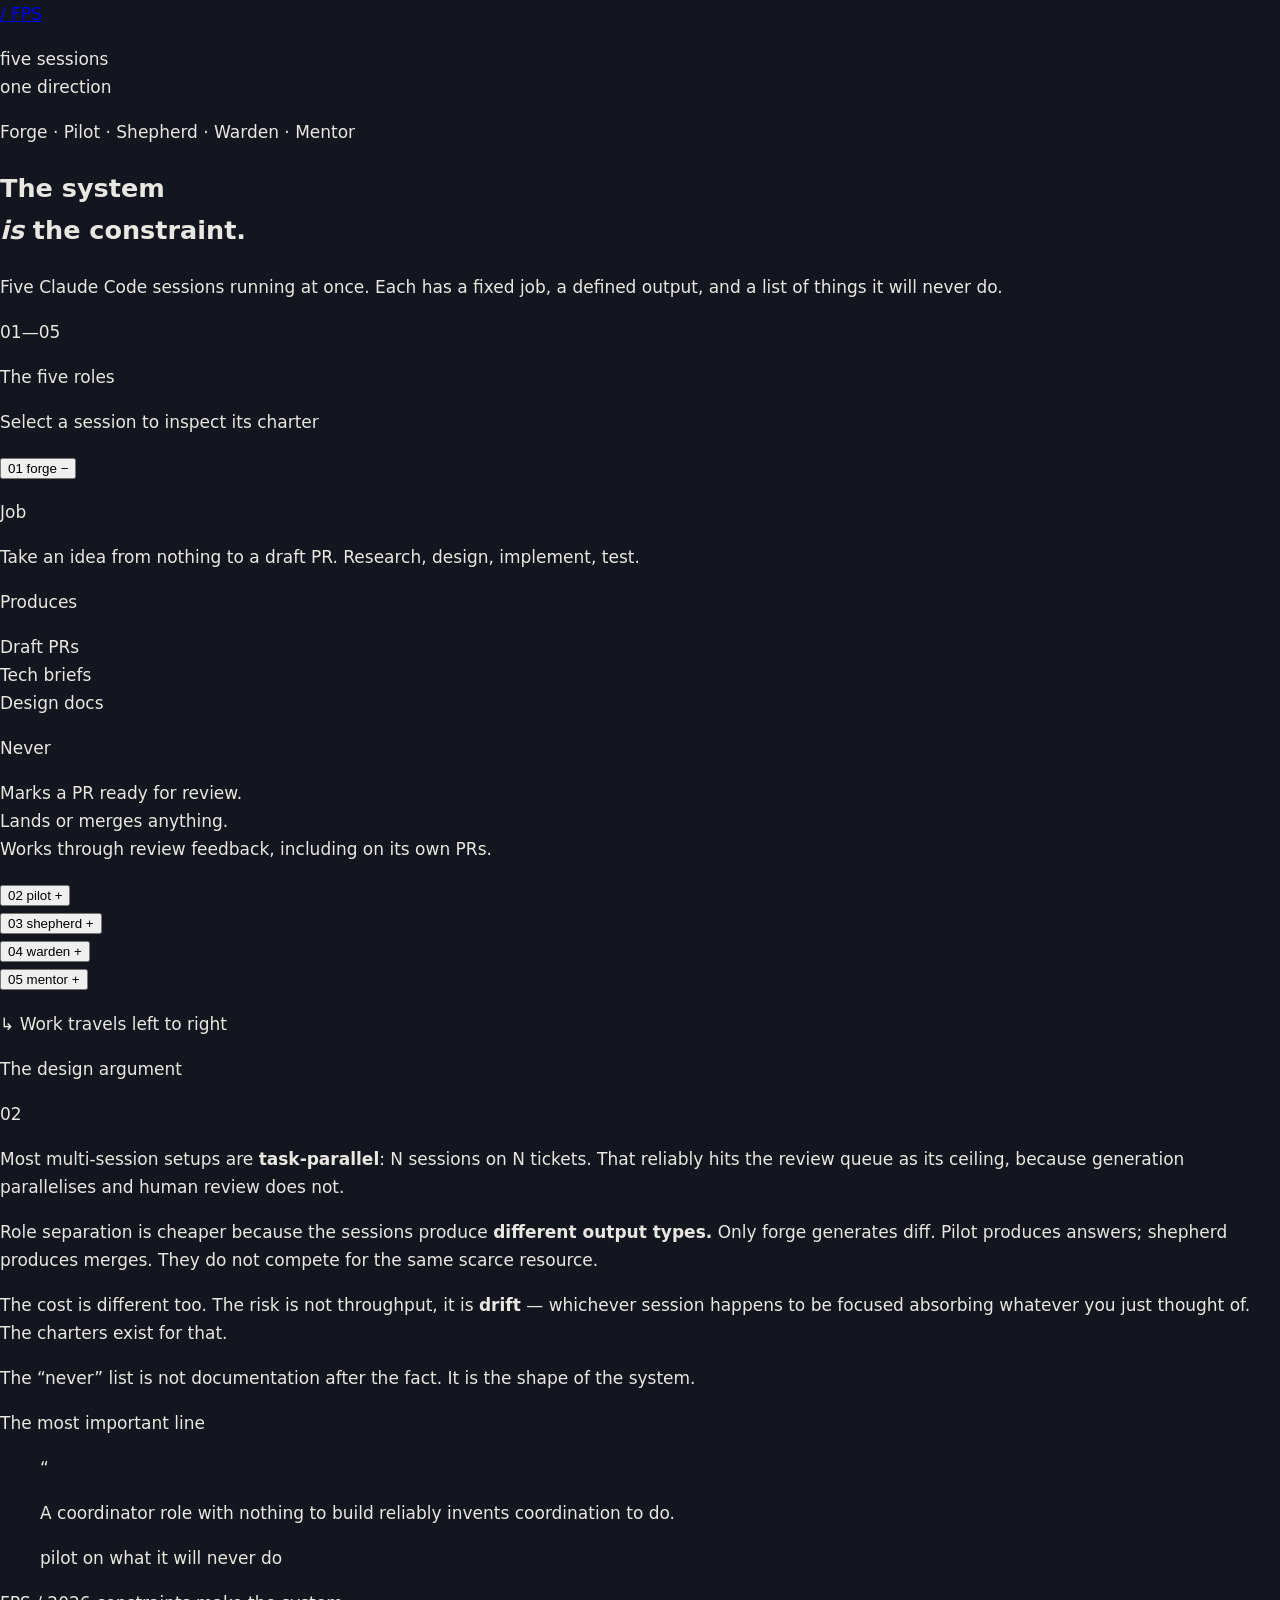
==== fps/index.html @ fa3b2f1d "FPS explainer: built on Replit, hosted here so the link does not expire" ====
<!doctype html>
<html lang="en">
  <head>
    <meta charset="UTF-8" />
    <meta name="viewport" content="width=device-width, initial-scale=1.0" />
    <meta
      name="description"
      content="FPS is five Claude Code sessions running at once, each with a fixed job and an explicit list of things it does not do."
    />
    <title>FPS — The system is the constraint</title>
    <link rel="icon" href="/favicon.svg" type="image/svg+xml" />
    <link rel="stylesheet" href="/styles.css" />
  </head>
  <body>
    <main class="page-shell">
      <header class="site-header" aria-label="FPS introduction">
        <a class="wordmark" href="/" aria-label="FPS home">
          <span class="wordmark-mark" aria-hidden="true">/</span>
          <span>FPS</span>
        </a>
        <p class="header-note">five sessions<br />one direction</p>
      </header>

      <section class="hero" aria-labelledby="page-title">
        <div class="hero-kicker">
          <span class="kicker-line" aria-hidden="true"></span>
          <span>Forge · Pilot · Shepherd · Warden · Mentor</span>
        </div>
        <h1 id="page-title">The system<br /><em>is</em> the constraint.</h1>
        <div class="hero-bottom">
          <p class="hero-description">
            Five Claude Code sessions running at once. Each has a fixed job,
            a defined output, and a list of things it will never do.
          </p>
          <p class="hero-index" aria-label="Five roles">01—05</p>
        </div>
      </section>

      <section class="roles-section" aria-labelledby="roles-heading">
        <div class="section-heading">
          <p class="section-label" id="roles-heading">The five roles</p>
          <p class="section-note">Select a session to inspect its charter</p>
        </div>

        <div class="role-grid">
          <article class="role-card is-open" data-role="forge" style="--role-color: #a4d65e">
            <button class="role-toggle" aria-expanded="true" aria-controls="forge-details">
              <span class="role-number">01</span>
              <span class="role-name">forge</span>
              <span class="role-dot" aria-hidden="true"></span>
              <span class="toggle-symbol" aria-hidden="true">−</span>
            </button>
            <div class="role-details" id="forge-details">
              <div class="detail-block">
                <p class="detail-label">Job</p>
                <p>Take an idea from nothing to a draft PR. Research, design, implement, test.</p>
              </div>
              <div class="detail-block">
                <p class="detail-label">Produces</p>
                <p>Draft PRs<br />Tech briefs<br />Design docs</p>
              </div>
              <div class="never-block">
                <p class="detail-label">Never</p>
                <p>Marks a PR ready for review.<br />Lands or merges anything.<br />Works through review feedback, including on its own PRs.</p>
              </div>
            </div>
          </article>

          <article class="role-card" data-role="pilot" style="--role-color: #75aef4">
            <button class="role-toggle" aria-expanded="false" aria-controls="pilot-details">
              <span class="role-number">02</span>
              <span class="role-name">pilot</span>
              <span class="role-dot" aria-hidden="true"></span>
              <span class="toggle-symbol" aria-hidden="true">+</span>
            </button>
            <div class="role-details" id="pilot-details" hidden>
              <div class="detail-block">
                <p class="detail-label">Job</p>
                <p>Answer “where am I”, “what should I be doing”, and “what am I forgetting”. Hold the state the human cannot hold in their head.</p>
              </div>
              <div class="detail-block">
                <p class="detail-label">Produces</p>
                <p>Decisions and answers</p>
              </div>
              <div class="never-block">
                <p class="detail-label">Never</p>
                <p>Writes application code, not even a one-liner.<br />Orchestrates the other sessions.</p>
              </div>
            </div>
          </article>

          <article class="role-card" data-role="shepherd" style="--role-color: #ef6a66">
            <button class="role-toggle" aria-expanded="false" aria-controls="shepherd-details">
              <span class="role-number">03</span>
              <span class="role-name">shepherd</span>
              <span class="role-dot" aria-hidden="true"></span>
              <span class="toggle-symbol" aria-hidden="true">+</span>
            </button>
            <div class="role-details" id="shepherd-details" hidden>
              <div class="detail-block">
                <p class="detail-label">Job</p>
                <p>Take an open PR and get it landed. Run review, triage findings, apply fixes, answer reviewers, keep CI green.</p>
              </div>
              <div class="detail-block">
                <p class="detail-label">Produces</p>
                <p>Merged work</p>
              </div>
              <div class="never-block">
                <p class="detail-label">Never</p>
                <p>Starts new work or a new branch.<br />Marks an issue done.<br />Force-pushes over someone else’s work.</p>
              </div>
            </div>
          </article>

          <article class="role-card" data-role="warden" style="--role-color: #b78fe5">
            <button class="role-toggle" aria-expanded="false" aria-controls="warden-details">
              <span class="role-number">04</span>
              <span class="role-name">warden</span>
              <span class="role-dot" aria-hidden="true"></span>
              <span class="toggle-symbol" aria-hidden="true">+</span>
            </button>
            <div class="role-details" id="warden-details" hidden>
              <div class="detail-block">
                <p class="detail-label">Job</p>
                <p>Keep the machine’s development stack visible: containers, servers, workers, ports, logs. Notice problems early and name them precisely.</p>
              </div>
              <div class="detail-block">
                <p class="detail-label">Produces</p>
                <p>Notices</p>
              </div>
              <div class="never-block">
                <p class="detail-label">Never</p>
                <p>Fixes application code.<br />Restarts or kills anything without being asked.</p>
              </div>
            </div>
          </article>

          <article class="role-card" data-role="mentor" style="--role-color: #64d5d8">
            <button class="role-toggle" aria-expanded="false" aria-controls="mentor-details">
              <span class="role-number">05</span>
              <span class="role-name">mentor</span>
              <span class="role-dot" aria-hidden="true"></span>
              <span class="toggle-symbol" aria-hidden="true">+</span>
            </button>
            <div class="role-details" id="mentor-details" hidden>
              <div class="detail-block">
                <p class="detail-label">Job</p>
                <p>Turn work that already happened into understanding.</p>
              </div>
              <div class="detail-block">
                <p class="detail-label">Produces</p>
                <p>Explanations</p>
              </div>
              <div class="never-block">
                <p class="detail-label">Never</p>
                <p>Writes code.<br />Pads.<br />Flatters.</p>
              </div>
            </div>
          </article>
        </div>
        <p class="roles-caption"><span aria-hidden="true">↳</span> Work travels left to right</p>
      </section>

      <section class="argument-section" aria-labelledby="argument-heading">
        <div class="argument-intro">
          <p class="section-label" id="argument-heading">The design argument</p>
          <p class="argument-mark" aria-hidden="true">02</p>
        </div>
        <div class="argument-copy">
          <p class="lead-copy">
            Most multi-session setups are <strong>task-parallel</strong>:
            N sessions on N tickets. That reliably hits the review queue as
            its ceiling, because generation parallelises and human review does not.
          </p>
          <div class="copy-columns">
            <div>
              <p>
                Role separation is cheaper because the sessions produce
                <strong>different output types.</strong> Only forge generates
                diff. Pilot produces answers; shepherd produces merges. They
                do not compete for the same scarce resource.
              </p>
            </div>
            <div>
              <p>
                The cost is different too. The risk is not throughput, it is
                <strong>drift</strong> — whichever session happens to be
                focused absorbing whatever you just thought of. The charters
                exist for that.
              </p>
            </div>
          </div>
          <aside class="callout">
            <span class="callout-rule" aria-hidden="true"></span>
            <p>
              The “never” list is not documentation after the fact. It is the
              shape of the system.
            </p>
          </aside>
        </div>
      </section>

      <section class="closing-section" aria-labelledby="closing-heading">
        <p class="section-label" id="closing-heading">The most important line</p>
        <blockquote>
          <span class="quote-mark" aria-hidden="true">“</span>
          <p>
            A coordinator role with nothing to build reliably invents
            coordination to do.
          </p>
          <footer>
            <span class="closing-role"><span aria-hidden="true"></span>pilot</span>
            <span>on what it will never do</span>
          </footer>
        </blockquote>
      </section>

      <footer class="site-footer">
        <span>FPS / 2026</span>
        <span>constraints make the system</span>
      </footer>
    </main>
    <script src="/script.js"></script></body>
</html>
---- styles.css ----
/* ══ tokens ══════════════════════════════════════════════ */
:root{
  --ink:      #14161f;   /* ground — cool slate, not black          */
  --ink-2:    #191c26;   /* raised panel                            */
  --ink-3:    #1f2331;   /* hover / plot ground                     */
  --line:     #2a2f40;   /* hairline                                */
  --bone:     #e9e7e2;   /* warm off-white on a cool ground         */
  --dim:      #8b90a4;   /* muted                                   */
  --dimmer:   #5c6178;

  /* change types — hue is data, not decoration */
  --feat:     #6fd08c;
  --fix:      #f2686b;
  --chore:    #7d8399;
  --refactor: #b58bf0;
  --docs:     #63a6f5;
  --perf:     #55cfcb;
  --security: #f5a65b;
  --test:     #55cfcb;

  /* fps roles */
  --forge:    #6fd08c;
  --pilot:    #63a6f5;
  --shepherd: #f2686b;
  --warden:   #b58bf0;
  --mentor:   #55cfcb;

  --display: "Bricolage Grotesque", ui-sans-serif, system-ui, sans-serif;
  --body:    "Public Sans", ui-sans-serif, system-ui, sans-serif;
  --mono:    "JetBrains Mono", ui-monospace, SFMono-Regular, Menlo, monospace;

  --pad: clamp(1.25rem, 5vw, 4rem);
  --max: 68rem;
}

*,*::before,*::after{ box-sizing:border-box; }

html{ -webkit-text-size-adjust:100%; scroll-behavior:smooth; }
@media (prefers-reduced-motion:reduce){ html{ scroll-behavior:auto; } }

body{
  margin:0;
  background:var(--ink);
  color:var(--bone);
  font-family:var(--body);
  font-size:clamp(1rem,.96rem + .2vw,1.0625rem);
  line-height:1.65;
  -webkit-font-smoothing:antialiased;
}

.wrap{ max-width:var(--max); margin-inline:auto; padding-inline:var(--pad); }

.skip{
  position:absolute; left:-9999px; top:0; z-index:99;
  background:var(--bone); color:var(--ink);
  padding:.75rem 1rem; font-family:var(--mono); font-size:.8rem;
}
.skip:focus{ left:0; }

:focus-visible{ outline:2px solid var(--pilot); outline-offset:3px; border-radius:2px; }

/* ══ shared type ═════════════════════════════════════════ */
.eyebrow{
  font-family:var(--mono); font-size:.72rem; font-weight:500;
  letter-spacing:.16em; text-transform:uppercase; color:var(--dim);
  margin:0 0 1.25rem; display:flex; align-items:center; gap:.85rem;
}
.tier-num{
  font-weight:700; color:var(--ink);
  background:var(--dim); border-radius:2px;
  padding:.15rem .4rem; letter-spacing:.08em;
}

h2{
  font-family:var(--display);
  font-weight:800;
  font-size:clamp(1.75rem,1.2rem + 2.6vw,3rem);
  font-variation-settings:"wdth" 88;
  line-height:1.05; letter-spacing:-.02em;
  margin:0 0 1.25rem; max-width:22ch;
  text-wrap:balance;
}

.lede{
  max-width:60ch; color:var(--dim); margin:0 0 3rem;
  font-size:clamp(1.02rem,.98rem + .25vw,1.15rem);
}
.lede em{ color:var(--bone); font-style:italic; }

/* ══ charter ═════════════════════════════════════════════ */
.charter{ padding:clamp(4rem,14vh,9rem) 0 clamp(2.5rem,6vh,4rem); }

.charter-head{
  display:flex; flex-wrap:wrap; align-items:baseline;
  gap:.5rem 1.5rem;
  padding-bottom:1.5rem;
  border-bottom:1px solid var(--line);
}
.charter-head h1{
  font-family:var(--display); font-weight:800;
  font-size:clamp(2.75rem,1.6rem + 5.5vw,6rem);
  font-variation-settings:"wdth" 78;
  letter-spacing:-.035em; line-height:.9;
  margin:0; flex:1 1 auto;
}
.charter-role{
  font-family:var(--mono); font-size:.78rem; letter-spacing:.14em;
  text-transform:uppercase; color:var(--dim); margin:0;
  white-space:nowrap;
}
.charter-role .sep{ color:var(--dimmer); padding-inline:.6rem; }

.charter-body{ margin:0; padding:0; }
.charter-row{
  display:grid;
  grid-template-columns:9rem 1fr;
  gap:0 2rem;
  padding:1.35rem 0;
  border-bottom:1px solid var(--line);
  align-items:start;
}
.charter-row dt{
  font-family:var(--mono); font-size:.75rem; font-weight:500;
  letter-spacing:.16em; text-transform:uppercase;
  color:var(--dim); padding-top:.42rem;
}
.charter-row dd{
  margin:0;
  font-family:var(--display); font-weight:400;
  font-size:clamp(1.15rem,1rem + .85vw,1.7rem);
  font-variation-settings:"wdth" 95;
  line-height:1.35; letter-spacing:-.01em;
  max-width:34ch; text-wrap:pretty;
}
.charter-row.is-never dt{ color:var(--fix); }
.charter-row.is-never dd{ color:var(--bone); }

.charter-note{
  margin:2.25rem 0 0; max-width:56ch;
  color:var(--dim); font-size:.97rem;
}

/* ══ ledger ══════════════════════════════════════════════ */
.ledger{ padding:clamp(3.5rem,9vh,6rem) 0; }

.chart{ margin:0 0 1.5rem; }

.chart-metrics{
  display:flex; flex-wrap:wrap; gap:.4rem 2.25rem;
  font-family:var(--mono); font-size:.74rem; letter-spacing:.1em;
  text-transform:uppercase; color:var(--dim);
  padding-bottom:1rem;
}
.chart-metrics b{ color:var(--bone); font-weight:700; }

.chart-plot{
  display:flex; align-items:flex-end; gap:3px;
  min-height:190px;
  padding:1.25rem 1rem .75rem;
  background:var(--ink-2);
  border:1px solid var(--line);
  border-radius:3px;
  overflow-x:auto;
}
.wk{ display:flex; flex-direction:column-reverse; gap:3px; flex:1 1 0; min-width:9px; }
.pr{
  height:13px; border-radius:1.5px;
  background:var(--c);
  opacity:.85;
  transform-origin:bottom;
  cursor:default;
  transition:opacity .12s ease, box-shadow .12s ease;
}
.pr:hover,.pr:focus-visible{ opacity:1; box-shadow:0 0 0 1px var(--ink-2), 0 0 0 2px var(--c); }

.chart-axis{
  display:flex; gap:3px;
  padding:.6rem 1rem 0;
  font-family:var(--mono); font-size:.68rem; letter-spacing:.1em;
  text-transform:uppercase; color:var(--dimmer);
}
.mo{ flex:1 1 0; border-top:1px solid var(--line); padding-top:.45rem; }

.chart-legend{
  display:flex; flex-wrap:wrap; gap:.5rem 1.4rem;
  padding-top:1.15rem;
  font-family:var(--mono); font-size:.72rem; letter-spacing:.08em; color:var(--dim);
}
.lg{ display:inline-flex; align-items:center; gap:.5rem; }
.lg i{ width:9px; height:9px; border-radius:1.5px; background:var(--c); display:block; }
.lg b{ color:var(--bone); font-weight:500; }

.chart-fineprint{
  max-width:58ch; color:var(--dimmer); font-size:.87rem; margin:0;
}

/* floating readout */
.tip{
  position:fixed; z-index:50; pointer-events:none;
  opacity:0; transform:translateY(4px);
  transition:opacity .12s ease, transform .12s ease;
  background:var(--bone); color:var(--ink);
  font-family:var(--mono); font-size:.72rem; letter-spacing:.04em;
  padding:.42rem .6rem; border-radius:2px;
  white-space:nowrap;
}
.tip.on{ opacity:1; transform:translateY(0); }

/* ══ tiers ═══════════════════════════════════════════════ */
.tier{ padding:clamp(4rem,10vh,7rem) 0; border-top:1px solid var(--line); }
.tier-alt{ background:var(--ink-2); }

.stat-row{
  display:grid; grid-template-columns:repeat(auto-fit,minmax(7.5rem,1fr));
  gap:1px; background:var(--line);
  border:1px solid var(--line); border-radius:3px;
  margin-bottom:3rem; overflow:hidden;
}
.stat{ background:var(--ink); padding:1.35rem 1.25rem; }
.tier-alt .stat{ background:var(--ink-2); }
.stat-n{
  display:block; font-family:var(--display); font-weight:800;
  font-variation-settings:"wdth" 80;
  font-size:clamp(1.9rem,1.4rem + 1.8vw,2.75rem);
  line-height:1; letter-spacing:-.03em;
}
.stat-l{
  display:block; margin-top:.55rem;
  font-family:var(--mono); font-size:.68rem; letter-spacing:.13em;
  text-transform:uppercase; color:var(--dim);
}

.work-list{ list-style:none; margin:0; padding:0; }
.work-list > li{
  padding:1.85rem 0;
  border-top:1px solid var(--line);
  display:grid; grid-template-columns:minmax(0,1fr) minmax(0,1.15fr);
  gap:.5rem 3rem;
}
.work-list h3{
  margin:0;
  font-family:var(--display); font-weight:700;
  font-size:clamp(1.08rem,1rem + .5vw,1.35rem);
  font-variation-settings:"wdth" 92;
  line-height:1.25; letter-spacing:-.012em;
  text-wrap:balance;
}
.work-list p{ margin:0; color:var(--dim); font-size:.98rem; }
.work-list em{ color:var(--bone); font-style:italic; }

.tier-note{
  margin:2.25rem 0 0; padding-top:1.5rem; border-top:1px solid var(--line);
  font-family:var(--mono); font-size:.78rem; letter-spacing:.05em; color:var(--dimmer);
}

/* ══ cards ═══════════════════════════════════════════════ */
.cards{ display:grid; grid-template-columns:repeat(2,minmax(0,1fr)); gap:1px; background:var(--line); border:1px solid var(--line); border-radius:3px; overflow:hidden; }
.cards-3{ grid-template-columns:repeat(3,minmax(0,1fr)); }

.card{
  background:var(--ink);
  padding:2rem clamp(1.35rem,3vw,2.25rem) 2.25rem;
  display:flex; flex-direction:column; gap:1.1rem;
}
.tier-alt .card{ background:var(--ink-2); }
.card-wide{ grid-column:1 / -1; }
.card-wide > p{ max-width:72ch; }

.card-head{ display:flex; flex-direction:column; gap:.5rem; }
.card h3{
  margin:0;
  font-family:var(--display); font-weight:800;
  font-size:clamp(1.35rem,1.15rem + .9vw,1.9rem);
  font-variation-settings:"wdth" 85;
  line-height:1.05; letter-spacing:-.02em;
}
.card-kicker{
  margin:0; color:var(--bone); font-size:1rem; max-width:44ch;
}
.card-meta{
  margin:.15rem 0 0; display:flex; flex-wrap:wrap; gap:.4rem .55rem;
  font-family:var(--mono); font-size:.63rem; letter-spacing:.08em;
  text-transform:uppercase; color:var(--dim);
}
.card-meta span{ border:1px solid var(--line); border-radius:2px; padding:.2rem .45rem; }

.card > p{ margin:0; color:var(--dim); font-size:.97rem; max-width:62ch; }
.card em{ color:var(--bone); font-style:italic; }
.card-foot{ margin-top:auto !important; padding-top:.35rem; }

.link{
  margin-top:auto; align-self:flex-start; max-width:100%;
  overflow-wrap:anywhere;
  font-family:var(--mono); font-size:.76rem; letter-spacing:.06em;
  color:var(--bone); text-decoration:none;
  border-bottom:1px solid var(--line);
  padding-bottom:.25rem;
  transition:border-color .15s ease, color .15s ease;
}
.link:hover{ border-color:var(--pilot); color:var(--pilot); }

/* fps role strip */
.roles{
  display:grid; grid-template-columns:repeat(auto-fit,minmax(9.5rem,1fr));
  gap:1px; background:var(--line);
  border:1px solid var(--line); border-radius:3px; overflow:hidden;
}
.role{
  background:var(--ink-2); padding:.85rem .9rem;
  display:flex; flex-direction:column; gap:.35rem;
  font-family:var(--mono); font-size:.76rem; letter-spacing:.05em;
  color:var(--bone);
}
.role i{ width:16px; height:2px; border-radius:1px; display:block; }
.role em{
  font-style:normal; font-size:.66rem; letter-spacing:.04em;
  color:var(--dim); line-height:1.45;
}
.role[data-r=forge]    i{ background:var(--forge); }
.role[data-r=pilot]    i{ background:var(--pilot); }
.role[data-r=shepherd] i{ background:var(--shepherd); }
.role[data-r=warden]   i{ background:var(--warden); }
.role[data-r=mentor]   i{ background:var(--mentor); }

/* ══ footer ══════════════════════════════════════════════ */
.foot{ padding:clamp(4rem,10vh,7rem) 0 clamp(3rem,7vh,5rem); border-top:1px solid var(--line); }
.foot h2{ margin-bottom:2rem; }
.foot-links{
  list-style:none; margin:0 0 2.5rem; padding:0;
  display:flex; flex-wrap:wrap; gap:.75rem 2.5rem;
}
.foot-links a{
  font-family:var(--mono); font-size:.9rem; letter-spacing:.04em;
  color:var(--bone); text-decoration:none;
  border-bottom:1px solid var(--line); padding-bottom:.3rem;
  transition:border-color .15s ease, color .15s ease;
}
.foot-links a:hover{ border-color:var(--forge); color:var(--forge); }
.foot-fine{
  margin:0; padding-top:1.75rem; border-top:1px solid var(--line);
  max-width:56ch; color:var(--dimmer); font-size:.85rem;
}

/* ══ motion ══════════════════════════════════════════════ */
@media (prefers-reduced-motion:no-preference){
  .pr{ transform:scaleY(0); }
  .chart-plot.in .pr{
    animation:rise .34s cubic-bezier(.2,.9,.3,1) forwards;
    animation-delay:var(--d);
  }
  @keyframes rise{ to{ transform:scaleY(1); } }
}

/* ══ responsive ══════════════════════════════════════════ */
@media (max-width:900px){
  .cards,.cards-3{ grid-template-columns:1fr; }
  .work-list > li{ grid-template-columns:1fr; gap:.65rem; }
}
@media (max-width:620px){
  .charter-row{ grid-template-columns:1fr; gap:.5rem; }
  .charter-row dt{ padding-top:0; }
  .charter-head{ gap:.85rem; }
  .charter-role{ white-space:normal; }
  .chart-plot{ min-height:150px; }
  .stat-row{ grid-template-columns:repeat(2,1fr); }
}
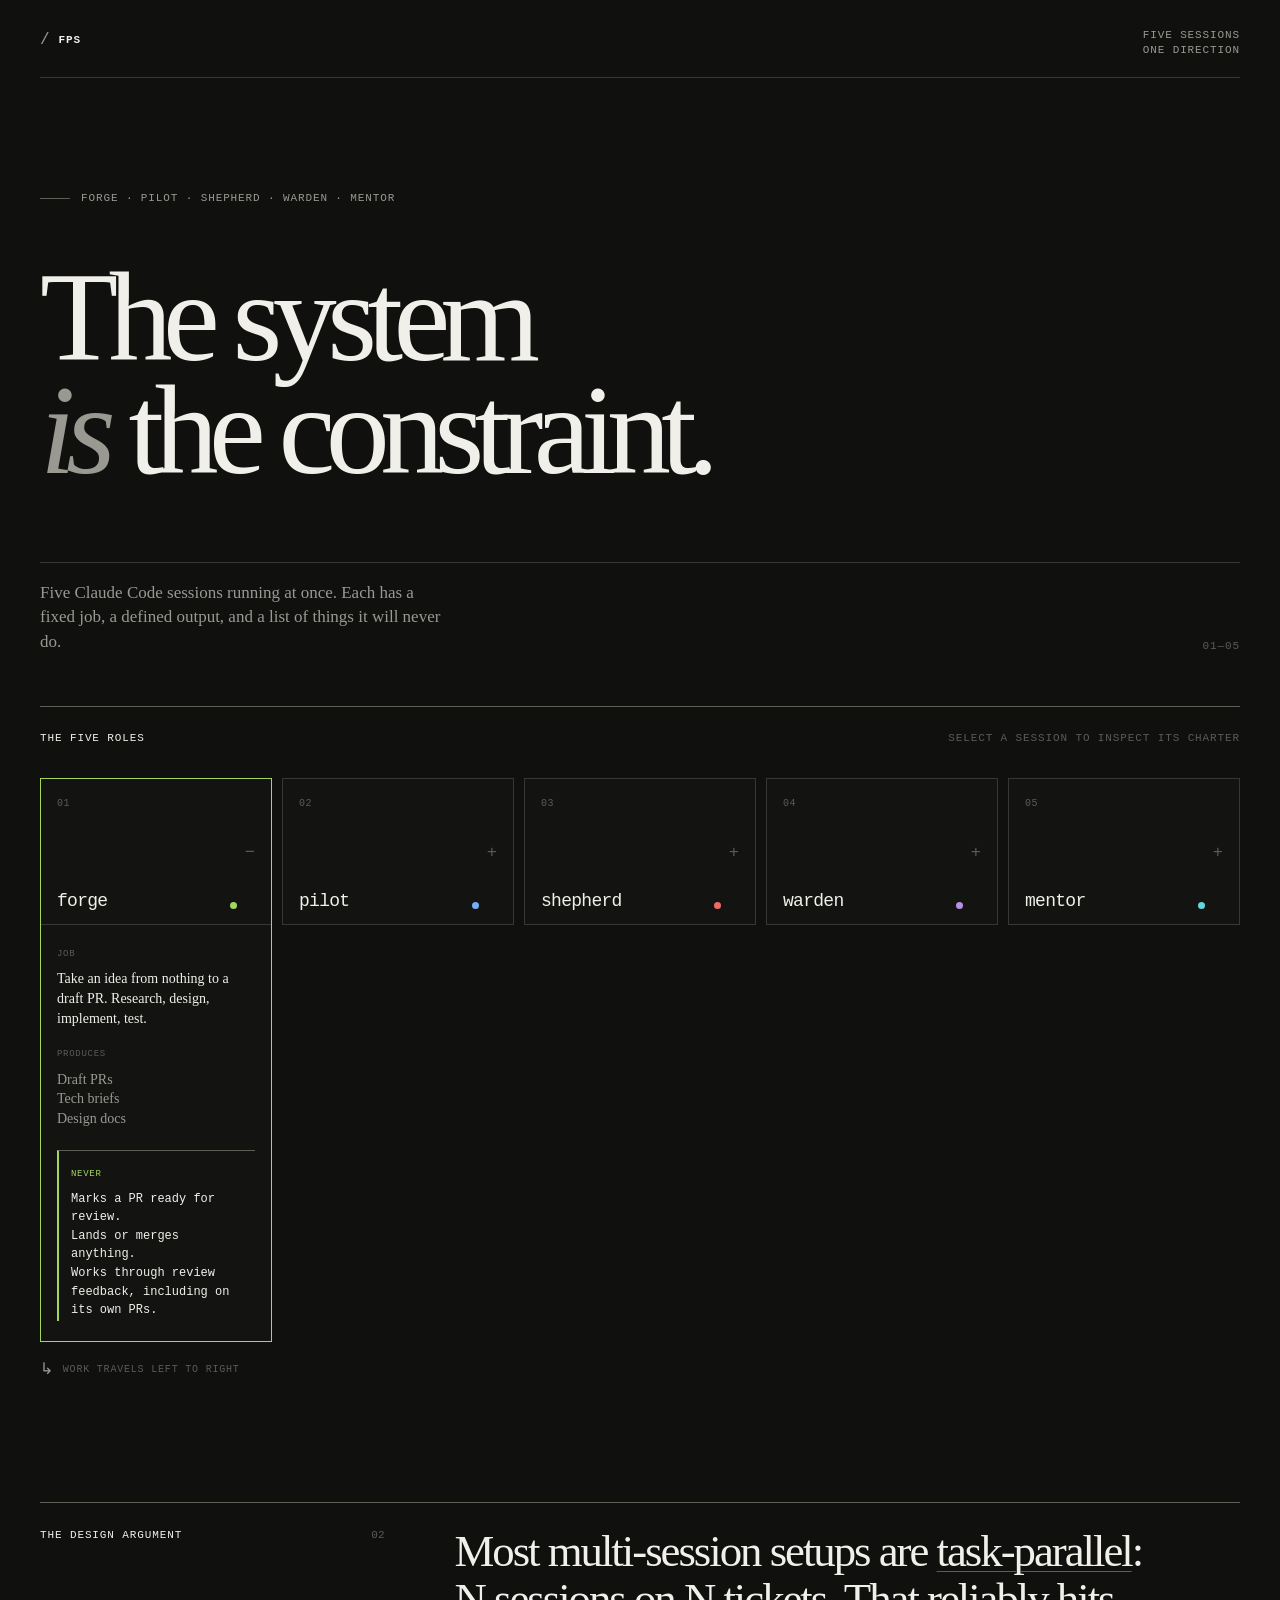
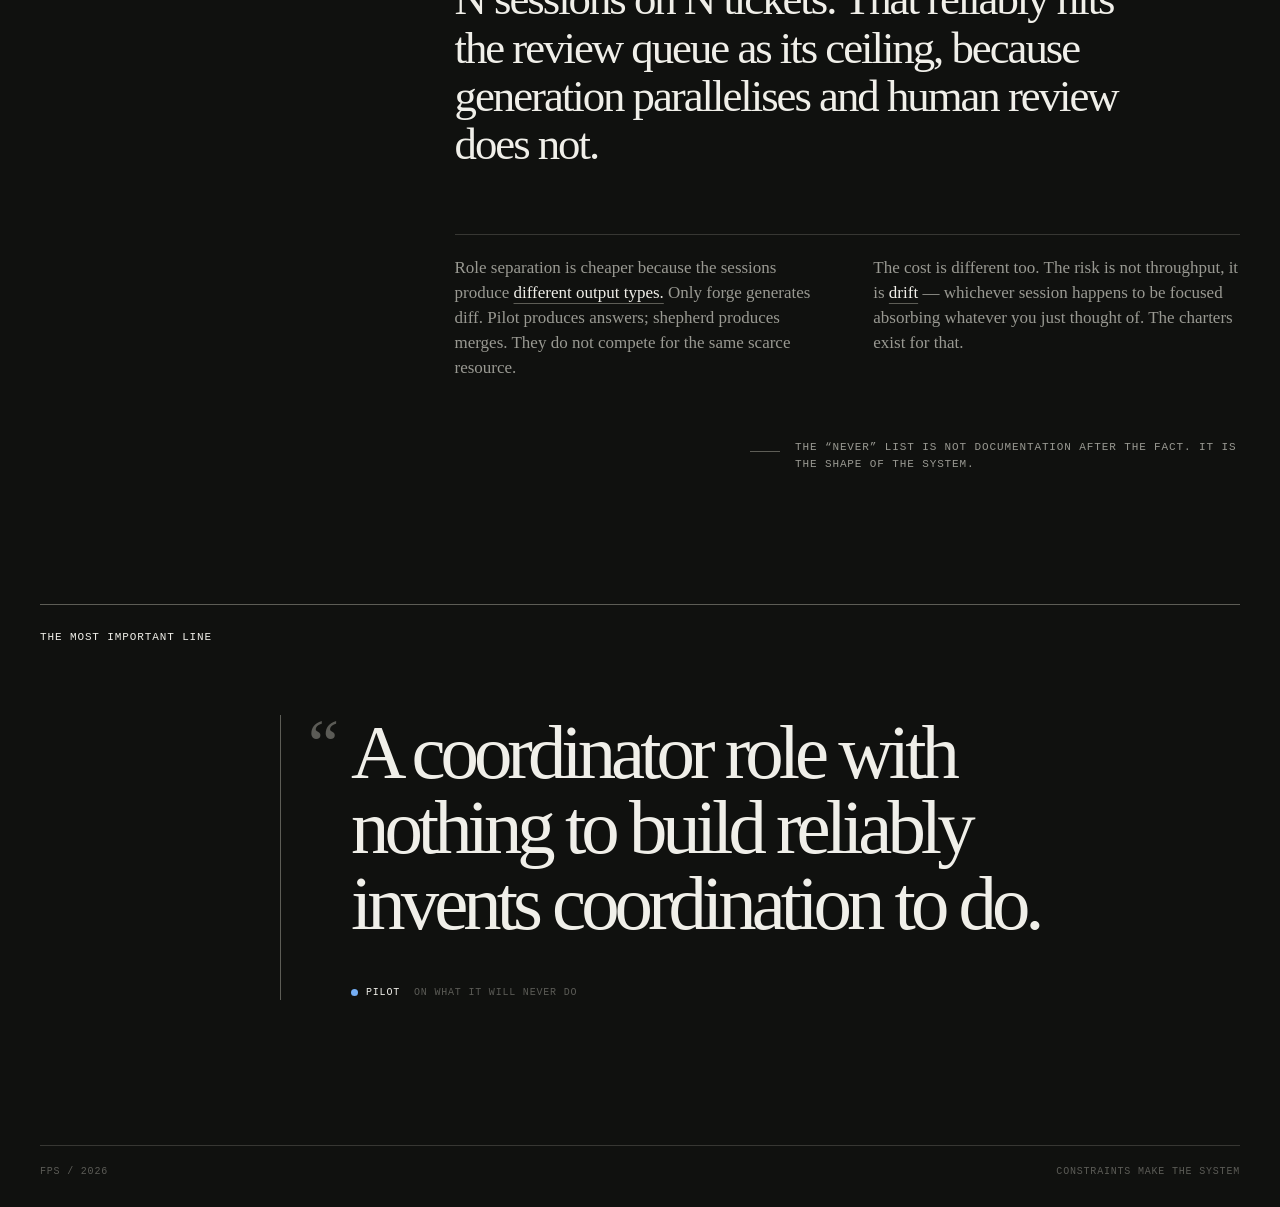
==== commit e282eaf8: "The FPS explainer loads its own stylesheet and script again fps/index.html linked /styles.css and /s" ====
--- a/fps/index.html
+++ b/fps/index.html
@@ -8,8 +8,7 @@
       content="FPS is five Claude Code sessions running at once, each with a fixed job and an explicit list of things it does not do."
     />
     <title>FPS — The system is the constraint</title>
-    <link rel="icon" href="/favicon.svg" type="image/svg+xml" />
-    <link rel="stylesheet" href="/styles.css" />
+    <link rel="stylesheet" href="styles.css" />
   </head>
   <body>
     <main class="page-shell">
@@ -220,5 +219,5 @@
         <span>constraints make the system</span>
       </footer>
     </main>
-    <script src="/script.js"></script></body>
+    <script src="script.js"></script></body>
 </html>
--- a/fps/styles.css
+++ b/fps/styles.css
@@ -0,0 +1,657 @@
+:root {
+  color-scheme: dark;
+  --ink: #f0efe9;
+  --muted: #999992;
+  --quiet: #5b5b56;
+  --line: #373733;
+  --line-bright: #5d5d56;
+  --paper: #10110f;
+  --paper-raised: #171815;
+  --serif: Georgia, "Times New Roman", serif;
+  --mono: "SFMono-Regular", Consolas, "Liberation Mono", Menlo, monospace;
+}
+
+* {
+  box-sizing: border-box;
+}
+
+html {
+  background: var(--paper);
+  scroll-behavior: smooth;
+}
+
+body {
+  margin: 0;
+  background: var(--paper);
+  color: var(--ink);
+  font-family: var(--serif);
+  font-size: 16px;
+  line-height: 1.5;
+  -webkit-font-smoothing: antialiased;
+}
+
+button,
+a {
+  color: inherit;
+}
+
+button {
+  font: inherit;
+}
+
+.page-shell {
+  width: min(1240px, calc(100% - 80px));
+  margin: 0 auto;
+}
+
+.site-header {
+  display: flex;
+  align-items: flex-start;
+  justify-content: space-between;
+  padding: 28px 0 18px;
+  border-bottom: 1px solid var(--line);
+  font-family: var(--mono);
+  font-size: 11px;
+  letter-spacing: 0.08em;
+  text-transform: uppercase;
+}
+
+.wordmark {
+  display: inline-flex;
+  gap: 8px;
+  align-items: center;
+  color: var(--ink);
+  font-weight: 700;
+  text-decoration: none;
+}
+
+.wordmark-mark {
+  color: var(--muted);
+  font-size: 16px;
+  font-weight: 400;
+}
+
+.header-note {
+  margin: 0;
+  color: var(--muted);
+  line-height: 1.4;
+  text-align: right;
+}
+
+.hero {
+  min-height: 620px;
+  padding: 112px 0 52px;
+  display: flex;
+  flex-direction: column;
+  justify-content: space-between;
+}
+
+.hero-kicker,
+.section-label,
+.detail-label,
+.section-note,
+.hero-index,
+.roles-caption,
+.site-footer,
+.callout,
+.closing-role,
+.closing-section blockquote footer {
+  font-family: var(--mono);
+  text-transform: uppercase;
+  letter-spacing: 0.08em;
+}
+
+.hero-kicker {
+  display: flex;
+  align-items: center;
+  gap: 11px;
+  color: var(--muted);
+  font-size: 11px;
+}
+
+.kicker-line {
+  width: 30px;
+  height: 1px;
+  background: var(--line-bright);
+}
+
+h1 {
+  max-width: 800px;
+  margin: 55px 0 75px;
+  color: var(--ink);
+  font-family: var(--serif);
+  font-size: clamp(4rem, 10vw, 8.6rem);
+  font-weight: 400;
+  letter-spacing: -0.075em;
+  line-height: 0.88;
+}
+
+h1 em {
+  color: var(--muted);
+  font-style: italic;
+}
+
+.hero-bottom {
+  display: flex;
+  align-items: flex-end;
+  justify-content: space-between;
+  gap: 40px;
+  border-top: 1px solid var(--line);
+  padding-top: 18px;
+}
+
+.hero-description {
+  max-width: 410px;
+  margin: 0;
+  color: var(--muted);
+  font-size: 17px;
+  line-height: 1.45;
+}
+
+.hero-index {
+  flex: 0 0 auto;
+  margin: 0;
+  color: var(--quiet);
+  font-size: 11px;
+}
+
+.roles-section,
+.argument-section,
+.closing-section {
+  border-top: 1px solid var(--line-bright);
+}
+
+.roles-section {
+  padding: 23px 0 120px;
+}
+
+.section-heading,
+.argument-intro {
+  display: flex;
+  align-items: baseline;
+  justify-content: space-between;
+  gap: 24px;
+}
+
+.section-label,
+.section-note {
+  margin: 0;
+  font-size: 11px;
+}
+
+.section-label {
+  color: var(--ink);
+}
+
+.section-note {
+  color: var(--quiet);
+}
+
+.role-grid {
+  display: grid;
+  grid-template-columns: repeat(5, minmax(0, 1fr));
+  gap: 10px;
+  margin-top: 31px;
+  align-items: start;
+}
+
+.role-card {
+  min-width: 0;
+  border: 1px solid var(--line);
+  background: rgba(255, 255, 255, 0.01);
+}
+
+.role-card.is-open {
+  border-color: var(--role-color);
+}
+
+.role-toggle {
+  width: 100%;
+  display: grid;
+  grid-template-columns: auto 1fr auto;
+  grid-template-areas:
+    "number number symbol"
+    "name dot symbol";
+  gap: 22px 8px;
+  min-height: 145px;
+  padding: 17px 16px 14px;
+  border: 0;
+  background: transparent;
+  cursor: pointer;
+  text-align: left;
+}
+
+.role-toggle:hover .role-name,
+.role-toggle:focus-visible .role-name {
+  color: var(--role-color);
+}
+
+.role-toggle:focus-visible {
+  outline: 1px solid var(--role-color);
+  outline-offset: -5px;
+}
+
+.role-number {
+  grid-area: number;
+  color: var(--quiet);
+  font-family: var(--mono);
+  font-size: 10px;
+  letter-spacing: 0.05em;
+}
+
+.role-name {
+  grid-area: name;
+  align-self: end;
+  color: var(--ink);
+  font-family: var(--mono);
+  font-size: clamp(14px, 1.5vw, 18px);
+  letter-spacing: -0.04em;
+  line-height: 1;
+}
+
+.role-dot {
+  grid-area: dot;
+  width: 7px;
+  height: 7px;
+  align-self: end;
+  justify-self: end;
+  margin-bottom: 1px;
+  border-radius: 50%;
+  background: var(--role-color);
+}
+
+.toggle-symbol {
+  grid-area: symbol;
+  align-self: center;
+  color: var(--quiet);
+  font-family: var(--mono);
+  font-size: 17px;
+  font-weight: 300;
+}
+
+.role-details {
+  padding: 4px 16px 20px;
+  border-top: 1px solid var(--line);
+}
+
+.detail-block,
+.never-block {
+  padding-top: 19px;
+}
+
+.detail-label {
+  margin: 0 0 8px;
+  color: var(--quiet);
+  font-size: 9px;
+}
+
+.role-details p:not(.detail-label) {
+  margin: 0;
+  color: var(--muted);
+  font-size: 14px;
+  line-height: 1.42;
+}
+
+.role-details .detail-block:first-child p:not(.detail-label) {
+  color: var(--ink);
+}
+
+.never-block {
+  margin-top: 21px;
+  padding: 17px 12px 1px;
+  border-top: 1px solid var(--line-bright);
+  border-left: 2px solid var(--role-color);
+}
+
+.never-block .detail-label {
+  color: var(--role-color);
+}
+
+.never-block p:not(.detail-label) {
+  color: var(--ink);
+  font-family: var(--mono);
+  font-size: 12px;
+  line-height: 1.55;
+}
+
+.roles-caption {
+  display: flex;
+  align-items: center;
+  gap: 9px;
+  margin: 16px 0 0;
+  color: var(--quiet);
+  font-size: 10px;
+}
+
+.roles-caption span {
+  color: var(--muted);
+  font-size: 16px;
+}
+
+.argument-section {
+  display: grid;
+  grid-template-columns: minmax(170px, 1fr) 2.28fr;
+  gap: 70px;
+  padding: 24px 0 130px;
+}
+
+.argument-mark {
+  margin: 0;
+  color: var(--quiet);
+  font-family: var(--mono);
+  font-size: 11px;
+}
+
+.argument-copy {
+  max-width: 800px;
+}
+
+.argument-copy p {
+  margin: 0;
+}
+
+.lead-copy {
+  max-width: 690px;
+  color: var(--ink);
+  font-size: clamp(1.8rem, 3.5vw, 3.25rem);
+  letter-spacing: -0.045em;
+  line-height: 1.08;
+}
+
+strong {
+  font-weight: 400;
+  text-decoration: underline;
+  text-decoration-color: var(--line-bright);
+  text-decoration-thickness: 1px;
+  text-underline-offset: 5px;
+}
+
+.copy-columns {
+  display: grid;
+  grid-template-columns: repeat(2, 1fr);
+  gap: 52px;
+  margin-top: 65px;
+  padding-top: 20px;
+  border-top: 1px solid var(--line);
+}
+
+.copy-columns p {
+  color: var(--muted);
+  font-size: 17px;
+  line-height: 1.48;
+}
+
+.copy-columns strong {
+  color: var(--ink);
+}
+
+.callout {
+  display: flex;
+  gap: 15px;
+  align-items: flex-start;
+  max-width: 490px;
+  margin: 62px 0 0 auto;
+  color: var(--muted);
+  font-size: 11px;
+  line-height: 1.6;
+}
+
+.callout p {
+  margin: -4px 0 0;
+}
+
+.callout-rule {
+  display: block;
+  flex: 0 0 auto;
+  width: 30px;
+  height: 1px;
+  margin-top: 8px;
+  background: var(--line-bright);
+}
+
+.closing-section {
+  padding: 24px 0 145px;
+}
+
+.closing-section blockquote {
+  max-width: 960px;
+  margin: 70px 0 0 auto;
+  padding: 0 0 0 70px;
+  border-left: 1px solid var(--line-bright);
+  position: relative;
+}
+
+.quote-mark {
+  position: absolute;
+  top: -0.08em;
+  left: 27px;
+  color: var(--quiet);
+  font-family: var(--serif);
+  font-size: 70px;
+  line-height: 1;
+}
+
+.closing-section blockquote p {
+  max-width: 810px;
+  margin: 0;
+  color: var(--ink);
+  font-size: clamp(2.5rem, 6vw, 6.2rem);
+  letter-spacing: -0.065em;
+  line-height: 0.98;
+}
+
+.closing-section blockquote footer {
+  display: flex;
+  align-items: center;
+  gap: 14px;
+  margin-top: 44px;
+  color: var(--quiet);
+  font-size: 10px;
+}
+
+.closing-role {
+  display: inline-flex;
+  align-items: center;
+  gap: 8px;
+  color: var(--ink);
+}
+
+.closing-role span {
+  width: 7px;
+  height: 7px;
+  display: inline-block;
+  border-radius: 50%;
+  background: #75aef4;
+}
+
+.site-footer {
+  display: flex;
+  justify-content: space-between;
+  padding: 18px 0 28px;
+  border-top: 1px solid var(--line);
+  color: var(--quiet);
+  font-size: 10px;
+}
+
+@media (max-width: 900px) {
+  .page-shell {
+    width: min(100% - 48px, 680px);
+  }
+
+  .hero {
+    min-height: 570px;
+    padding-top: 90px;
+  }
+
+  .role-grid {
+    grid-template-columns: repeat(2, minmax(0, 1fr));
+  }
+
+  .role-card:last-child {
+    grid-column: 1 / -1;
+  }
+
+  .argument-section {
+    grid-template-columns: 1fr;
+    gap: 50px;
+  }
+
+  .argument-intro {
+    max-width: none;
+  }
+
+  .argument-mark {
+    margin-left: auto;
+  }
+}
+
+@media (max-width: 560px) {
+  .page-shell {
+    width: min(100% - 32px, 420px);
+  }
+
+  body {
+    font-size: 15px;
+  }
+
+  .site-header {
+    padding-top: 20px;
+  }
+
+  .hero {
+    min-height: 510px;
+    padding: 74px 0 36px;
+  }
+
+  h1 {
+    margin: 43px 0 55px;
+    font-size: clamp(3.8rem, 19vw, 6rem);
+  }
+
+  .hero-bottom {
+    align-items: flex-start;
+    gap: 20px;
+  }
+
+  .hero-description {
+    font-size: 16px;
+  }
+
+  .hero-index {
+    padding-top: 3px;
+  }
+
+  .roles-section {
+    padding-bottom: 83px;
+  }
+
+  .section-heading {
+    align-items: flex-start;
+    flex-direction: column;
+    gap: 7px;
+  }
+
+  .role-grid {
+    grid-template-columns: 1fr;
+    gap: 8px;
+    margin-top: 24px;
+  }
+
+  .role-card:last-child {
+    grid-column: auto;
+  }
+
+  .role-toggle {
+    min-height: 110px;
+    grid-template-areas:
+      "number name symbol"
+      "dot dot symbol";
+    grid-template-columns: auto 1fr auto;
+    align-items: center;
+    gap: 0 10px;
+    padding: 15px 14px;
+  }
+
+  .role-number {
+    align-self: start;
+    padding-top: 2px;
+  }
+
+  .role-name {
+    align-self: start;
+    font-size: 17px;
+  }
+
+  .role-dot {
+    align-self: end;
+    justify-self: start;
+    margin: 0;
+  }
+
+  .role-details {
+    padding: 3px 14px 18px;
+  }
+
+  .argument-section {
+    gap: 43px;
+    padding-bottom: 95px;
+  }
+
+  .lead-copy {
+    font-size: 2rem;
+  }
+
+  .copy-columns {
+    grid-template-columns: 1fr;
+    gap: 30px;
+    margin-top: 43px;
+  }
+
+  .copy-columns p {
+    font-size: 16px;
+  }
+
+  .callout {
+    margin-top: 42px;
+  }
+
+  .closing-section {
+    padding-bottom: 105px;
+  }
+
+  .closing-section blockquote {
+    margin-top: 54px;
+    padding-left: 35px;
+  }
+
+  .quote-mark {
+    left: 10px;
+    font-size: 45px;
+  }
+
+  .closing-section blockquote p {
+    font-size: 3.2rem;
+    line-height: 0.98;
+  }
+
+  .closing-section blockquote footer {
+    align-items: flex-start;
+    flex-direction: column;
+    gap: 7px;
+    margin-top: 34px;
+  }
+
+  .site-footer {
+    gap: 18px;
+    line-height: 1.4;
+  }
+}
+
+@media (prefers-reduced-motion: reduce) {
+  html {
+    scroll-behavior: auto;
+  }
+
+  .role-name {
+  }
+}
